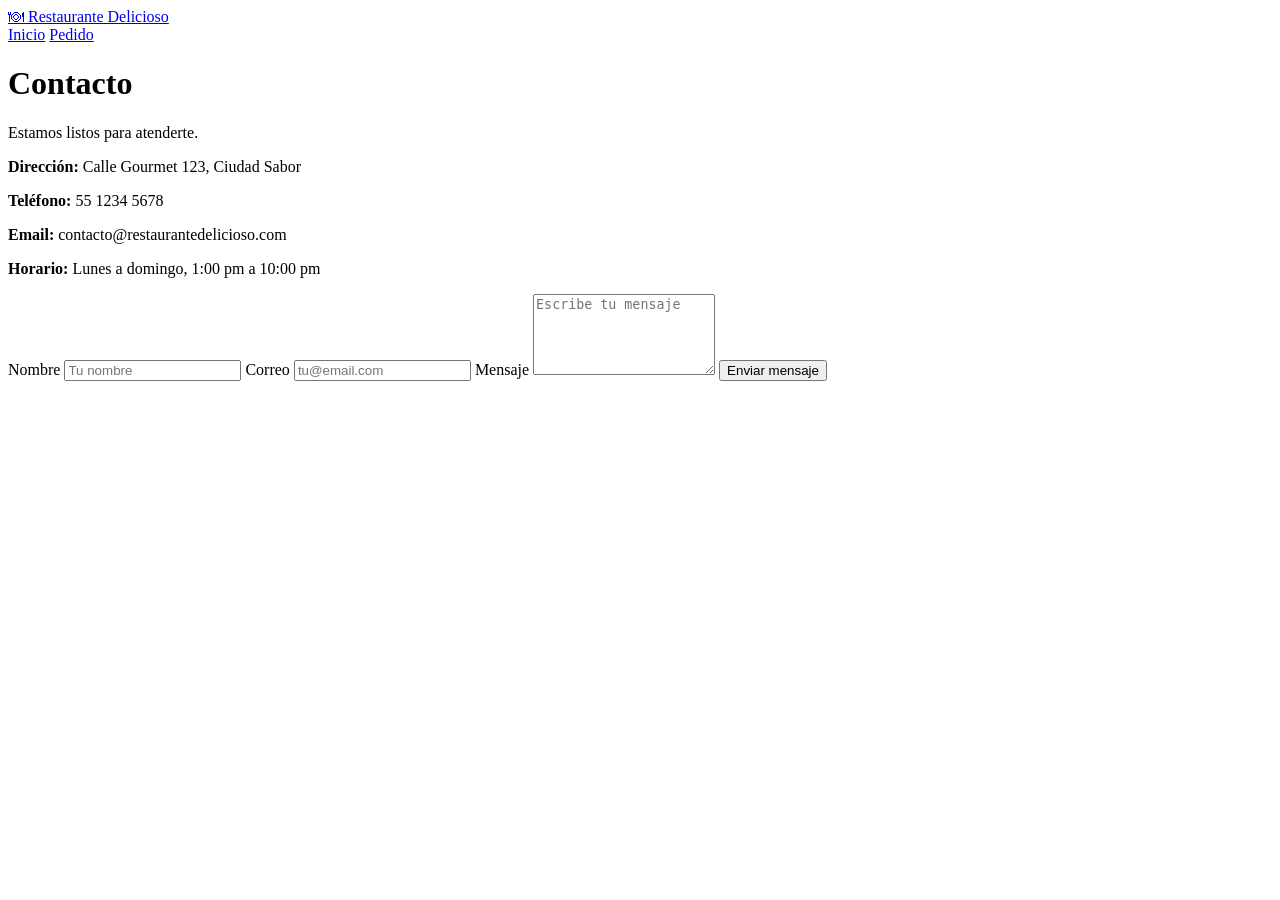
==== contacto.html @ bf1a6e63 "Add files via upload" ====
<!DOCTYPE html>
<html lang="es">
<head>
  <meta charset="UTF-8" />
  <meta name="viewport" content="width=device-width, initial-scale=1.0" />
  <title>Contacto</title>
  <link rel="stylesheet" href="css/styles.css" />
</head>
<body>
  <nav class="navbar dark">
    <a class="brand" href="index.html">🍽 Restaurante Delicioso</a>
    <div class="nav-links show">
      <a href="index.html">Inicio</a>
      <a href="pedido.html">Pedido</a>
    </div>
  </nav>

  <main class="section contact-grid">
    <div>
      <h1>Contacto</h1>
      <p>Estamos listos para atenderte.</p>
      <p><strong>Dirección:</strong> Calle Gourmet 123, Ciudad Sabor</p>
      <p><strong>Teléfono:</strong> 55 1234 5678</p>
      <p><strong>Email:</strong> contacto@restaurantedelicioso.com</p>
      <p><strong>Horario:</strong> Lunes a domingo, 1:00 pm a 10:00 pm</p>
    </div>

    <form class="form-card">
      <label>Nombre</label>
      <input type="text" placeholder="Tu nombre" />
      <label>Correo</label>
      <input type="email" placeholder="tu@email.com" />
      <label>Mensaje</label>
      <textarea rows="5" placeholder="Escribe tu mensaje"></textarea>
      <button class="btn" type="button">Enviar mensaje</button>
    </form>
  </main>
</body>
</html>
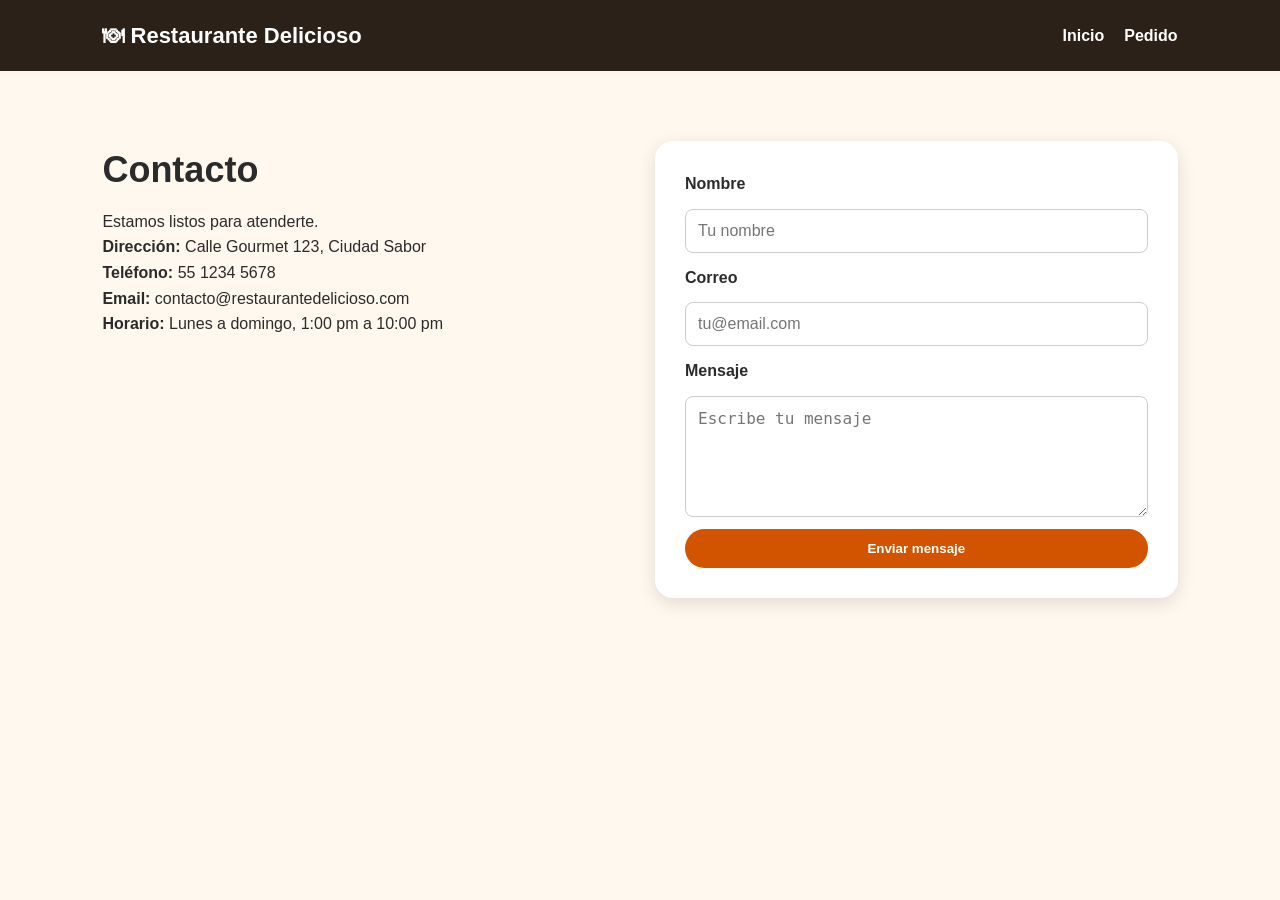
==== commit aad871d0: "Update contacto.html" ====
--- a/contacto.html
+++ b/contacto.html
@@ -4,7 +4,7 @@
   <meta charset="UTF-8" />
   <meta name="viewport" content="width=device-width, initial-scale=1.0" />
   <title>Contacto</title>
-  <link rel="stylesheet" href="css/styles.css" />
+  <link rel="stylesheet" href="styles.css" />
 </head>
 <body>
   <nav class="navbar dark">
--- a/styles.css
+++ b/styles.css
@@ -0,0 +1,282 @@
+*{
+  box-sizing:border-box;
+  margin:0;
+  padding:0;
+}
+
+body{
+  font-family:Arial, Helvetica, sans-serif;
+  background:#fff8ef;
+  color:#2b2b2b;
+  line-height:1.6;
+}
+
+.navbar{
+  width:100%;
+  display:flex;
+  justify-content:space-between;
+  align-items:center;
+  padding:18px 8%;
+  background:rgba(0,0,0,0.25);
+  position:absolute;
+  top:0;
+  left:0;
+  z-index:10;
+}
+
+.navbar.dark{
+  position:static;
+  background:#2b2118;
+}
+
+.brand{
+  color:white;
+  font-size:22px;
+  font-weight:bold;
+  text-decoration:none;
+}
+
+.nav-links{
+  display:flex;
+  gap:20px;
+}
+
+.nav-links a{
+  color:white;
+  text-decoration:none;
+  font-weight:bold;
+}
+
+.nav-links a:hover{
+  color:#ffd28a;
+}
+
+.menu-btn{
+  display:none;
+  background:none;
+  border:none;
+  color:white;
+  font-size:28px;
+  cursor:pointer;
+}
+
+.hero{
+  min-height:85vh;
+  background:linear-gradient(rgba(0,0,0,.55), rgba(0,0,0,.55)), linear-gradient(135deg, #a84818, #f6a623);
+  color:white;
+  display:flex;
+  align-items:center;
+  justify-content:center;
+  text-align:center;
+  padding:120px 20px 60px;
+}
+
+.hero-content h1{
+  font-size:48px;
+  margin-bottom:10px;
+}
+
+.hero-content p{
+  font-size:20px;
+  margin-bottom:25px;
+}
+
+.logo-circle{
+  width:120px;
+  height:120px;
+  background:white;
+  color:#a84818;
+  border-radius:50%;
+  display:flex;
+  align-items:center;
+  justify-content:center;
+  font-size:55px;
+  margin:0 auto 20px;
+}
+
+.btn{
+  background:#d35400;
+  color:white;
+  padding:12px 22px;
+  border:none;
+  border-radius:25px;
+  text-decoration:none;
+  font-weight:bold;
+  cursor:pointer;
+  display:inline-block;
+}
+
+.btn:hover{
+  background:#a84300;
+}
+
+.section{
+  padding:70px 8%;
+}
+
+.section h2,
+.section h1{
+  text-align:center;
+  font-size:36px;
+  margin-bottom:10px;
+}
+
+.subtitle{
+  text-align:center;
+  margin-bottom:30px;
+  color:#666;
+}
+
+.filters{
+  display:flex;
+  justify-content:center;
+  flex-wrap:wrap;
+  gap:10px;
+  margin-bottom:30px;
+}
+
+.filter{
+  border:1px solid #d35400;
+  background:white;
+  color:#d35400;
+  padding:10px 15px;
+  border-radius:20px;
+  cursor:pointer;
+}
+
+.filter.active,
+.filter:hover{
+  background:#d35400;
+  color:white;
+}
+
+.cards{
+  display:grid;
+  grid-template-columns:repeat(auto-fit, minmax(240px, 1fr));
+  gap:22px;
+}
+
+.card{
+  background:white;
+  padding:25px;
+  border-radius:18px;
+  box-shadow:0 5px 18px rgba(0,0,0,.12);
+  text-align:center;
+  transition:.3s;
+}
+
+.card:hover{
+  transform:translateY(-6px);
+}
+
+.food-img{
+  font-size:55px;
+  margin-bottom:10px;
+}
+
+.card h3{
+  color:#a84300;
+  margin-bottom:8px;
+}
+
+.card span{
+  display:block;
+  margin-top:10px;
+  font-weight:bold;
+  color:#d35400;
+}
+
+.promo{
+  background:#2b2118;
+  color:white;
+  text-align:center;
+  padding:55px 20px;
+}
+
+.promo p{
+  margin:15px 0 25px;
+}
+
+footer{
+  background:#18120d;
+  color:white;
+  text-align:center;
+  padding:25px;
+}
+
+.form-section{
+  max-width:800px;
+  margin:auto;
+}
+
+.form-card{
+  background:white;
+  padding:30px;
+  border-radius:18px;
+  box-shadow:0 5px 18px rgba(0,0,0,.12);
+  display:flex;
+  flex-direction:column;
+  gap:12px;
+}
+
+input,
+select,
+textarea{
+  width:100%;
+  padding:12px;
+  border:1px solid #ccc;
+  border-radius:8px;
+  font-size:16px;
+}
+
+label{
+  font-weight:bold;
+}
+
+.resultado{
+  margin-top:20px;
+  padding:20px;
+  border-radius:12px;
+  background:#fff3cd;
+  display:none;
+}
+
+.contact-grid{
+  display:grid;
+  grid-template-columns:1fr 1fr;
+  gap:30px;
+  align-items:start;
+}
+
+.contact-grid h1{
+  text-align:left;
+}
+
+@media(max-width:768px){
+  .menu-btn{
+    display:block;
+  }
+
+  .nav-links{
+    display:none;
+    position:absolute;
+    top:65px;
+    right:8%;
+    background:#2b2118;
+    flex-direction:column;
+    padding:20px;
+    border-radius:12px;
+  }
+
+  .nav-links.show{
+    display:flex;
+  }
+
+  .hero-content h1{
+    font-size:34px;
+  }
+
+  .contact-grid{
+    grid-template-columns:1fr;
+  }
+}
